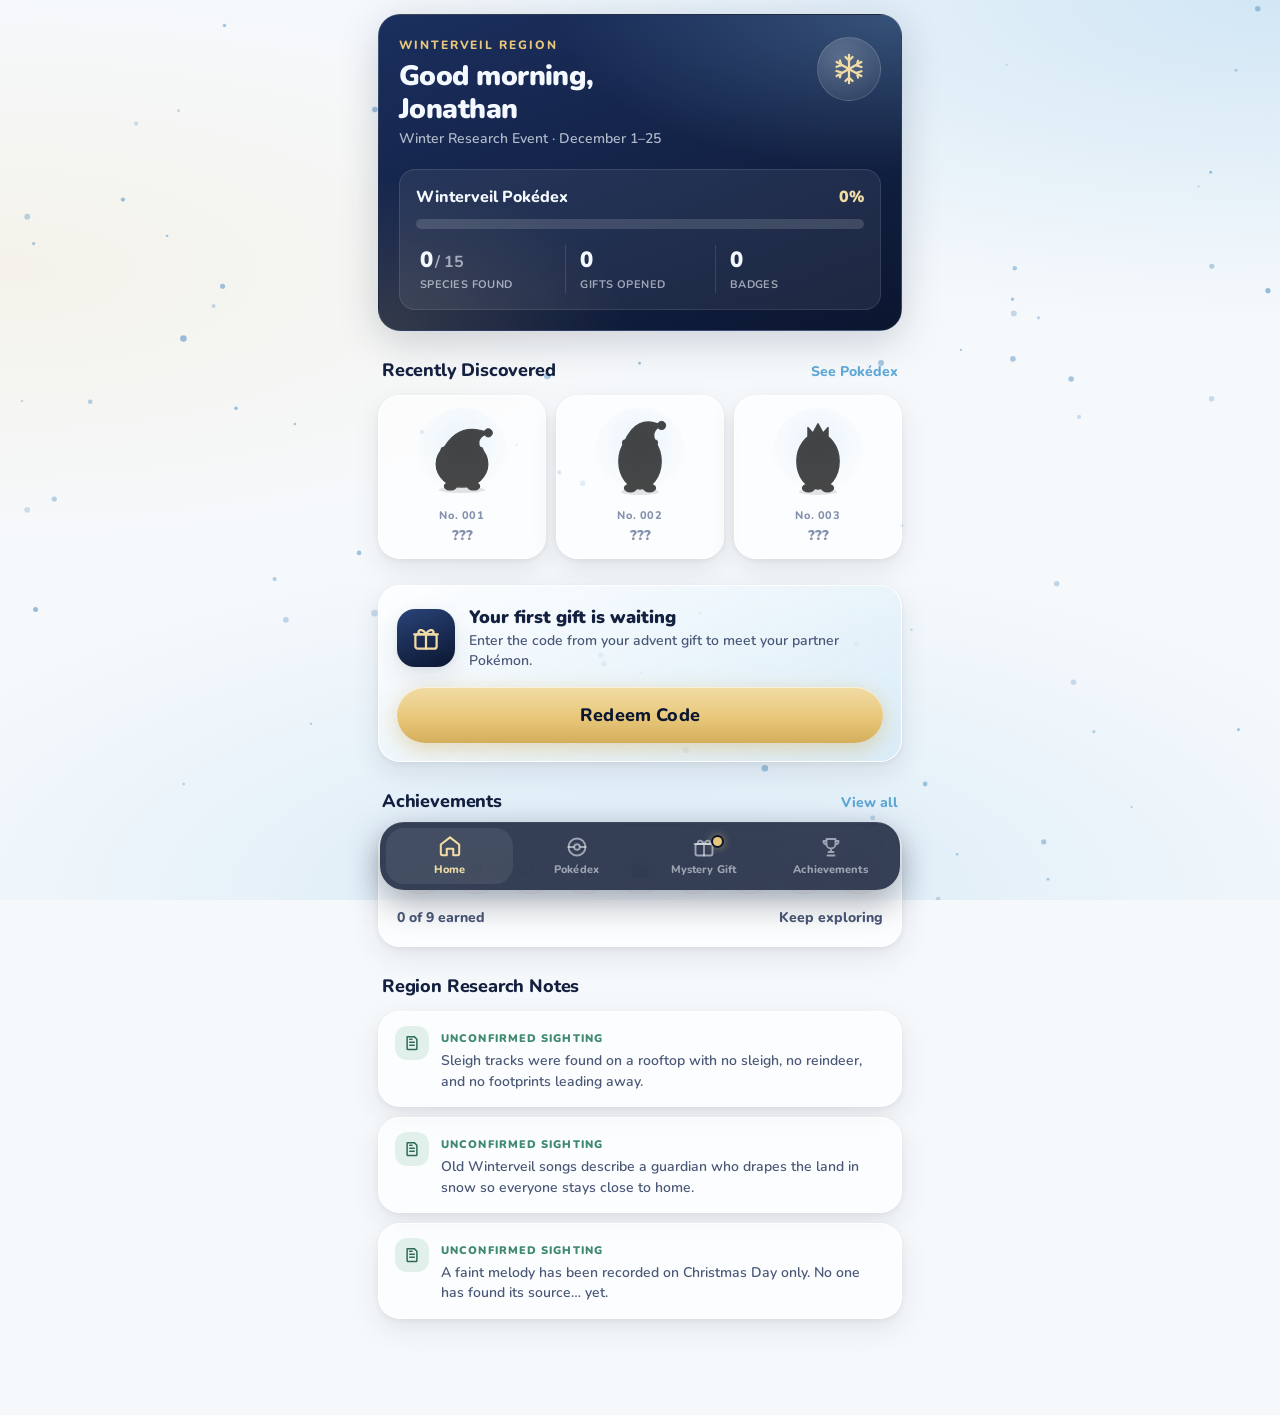
==== index.html @ 26e32e56 "Winterveil Pokédex: phases 1-3 Regional Pokédex with advent gift codes, National Dex, achievements, " ====
<!doctype html>
<html lang="en">
<head>
  <meta charset="utf-8">
  <meta name="viewport" content="width=device-width, initial-scale=1, viewport-fit=cover">
  <meta name="theme-color" content="#0B1630">
  <meta name="apple-mobile-web-app-capable" content="yes">
  <meta name="apple-mobile-web-app-status-bar-style" content="black-translucent">
  <meta name="apple-mobile-web-app-title" content="Winterveil">
  <meta name="description" content="The Winterveil Regional Pokédex: a limited-time winter research event.">
  <title>Winterveil Pokédex</title>

  <link rel="icon" href="assets/icons/icon.svg" type="image/svg+xml">
  <link rel="apple-touch-icon" href="assets/icons/apple-touch-icon.png">
  <link rel="manifest" href="manifest.webmanifest">

  <!-- iPhone launch screens (shown while the Home Screen app opens) -->
  <link rel="apple-touch-startup-image" href="assets/splash/splash-1320x2868.jpg" media="(device-width: 440px) and (device-height: 956px) and (-webkit-device-pixel-ratio: 3) and (orientation: portrait)">
  <link rel="apple-touch-startup-image" href="assets/splash/splash-1290x2796.jpg" media="(device-width: 430px) and (device-height: 932px) and (-webkit-device-pixel-ratio: 3) and (orientation: portrait)">
  <link rel="apple-touch-startup-image" href="assets/splash/splash-1284x2778.jpg" media="(device-width: 428px) and (device-height: 926px) and (-webkit-device-pixel-ratio: 3) and (orientation: portrait)">
  <link rel="apple-touch-startup-image" href="assets/splash/splash-1260x2736.jpg" media="(device-width: 420px) and (device-height: 912px) and (-webkit-device-pixel-ratio: 3) and (orientation: portrait)">
  <link rel="apple-touch-startup-image" href="assets/splash/splash-1242x2688.jpg" media="(device-width: 414px) and (device-height: 896px) and (-webkit-device-pixel-ratio: 3) and (orientation: portrait)">
  <link rel="apple-touch-startup-image" href="assets/splash/splash-828x1792.jpg" media="(device-width: 414px) and (device-height: 896px) and (-webkit-device-pixel-ratio: 2) and (orientation: portrait)">
  <link rel="apple-touch-startup-image" href="assets/splash/splash-1206x2622.jpg" media="(device-width: 402px) and (device-height: 874px) and (-webkit-device-pixel-ratio: 3) and (orientation: portrait)">
  <link rel="apple-touch-startup-image" href="assets/splash/splash-1179x2556.jpg" media="(device-width: 393px) and (device-height: 852px) and (-webkit-device-pixel-ratio: 3) and (orientation: portrait)">
  <link rel="apple-touch-startup-image" href="assets/splash/splash-1170x2532.jpg" media="(device-width: 390px) and (device-height: 844px) and (-webkit-device-pixel-ratio: 3) and (orientation: portrait)">
  <link rel="apple-touch-startup-image" href="assets/splash/splash-1125x2436.jpg" media="(device-width: 375px) and (device-height: 812px) and (-webkit-device-pixel-ratio: 3) and (orientation: portrait)">
  <link rel="apple-touch-startup-image" href="assets/splash/splash-750x1334.jpg" media="(device-width: 375px) and (device-height: 667px) and (-webkit-device-pixel-ratio: 2) and (orientation: portrait)">
  <link rel="apple-touch-startup-image" href="assets/splash/splash-1080x2340.jpg" media="(device-width: 360px) and (device-height: 780px) and (-webkit-device-pixel-ratio: 3) and (orientation: portrait)">

  <link rel="preconnect" href="https://fonts.googleapis.com">
  <link rel="preconnect" href="https://fonts.gstatic.com" crossorigin>
  <link href="https://fonts.googleapis.com/css2?family=Nunito:wght@500;600;700;800;900&display=swap" rel="stylesheet">

  <link rel="stylesheet" href="css/tokens.css">
  <link rel="stylesheet" href="css/base.css">
  <link rel="stylesheet" href="css/components.css">
  <link rel="stylesheet" href="css/screens.css">
</head>
<body>
  <canvas id="snow" aria-hidden="true"></canvas>

  <div class="app">
    <main id="view" class="view" tabindex="-1" aria-live="polite">
      <div class="boot">
        <div class="boot__emblem" aria-hidden="true"></div>
        <p>Preparing your research…</p>
      </div>
    </main>

    <nav class="tabbar" aria-label="Main">
      <a class="tabbar__item" href="#/home" data-tab="home">
        <svg viewBox="0 0 24 24" aria-hidden="true"><path d="M3.5 10.6 12 4l8.5 6.6V19a1.5 1.5 0 0 1-1.5 1.5h-4v-6h-6v6H5A1.5 1.5 0 0 1 3.5 19z"/></svg>
        <span>Home</span>
      </a>
      <a class="tabbar__item" href="#/dex" data-tab="dex">
        <svg viewBox="0 0 24 24" aria-hidden="true"><circle cx="12" cy="12" r="8.5"/><path d="M3.5 12h5.2M15.3 12h5.2"/><circle cx="12" cy="12" r="2.8"/></svg>
        <span>Pokédex</span>
      </a>
      <a class="tabbar__item" href="#/gift" data-tab="gift">
        <svg viewBox="0 0 24 24" aria-hidden="true"><rect x="3.5" y="9" width="17" height="11.5" rx="2"/><path d="M2.5 9h19M12 9v11.5M12 9c-1.5-3.5-5.5-4.5-6-2s3.5 2 6 2c2.5 0 6.5.5 6-2s-4.5-1.5-6 2"/></svg>
        <span>Mystery Gift</span>
        <i class="tabbar__dot" hidden></i>
      </a>
      <a class="tabbar__item" href="#/achievements" data-tab="achievements">
        <svg viewBox="0 0 24 24" aria-hidden="true"><path d="M7.5 4h9v5a4.5 4.5 0 0 1-9 0zM7.5 6H4.5a3 3 0 0 0 3 3.5M16.5 6h3a3 3 0 0 1-3 3.5M12 13.5V17M8.5 20.5h7M9.5 17h5"/></svg>
        <span>Achievements</span>
      </a>
    </nav>
  </div>

  <div id="overlay-root"></div>
  <div id="toast-root" aria-live="assertive"></div>

  <script type="module" src="js/main.js"></script>
</body>
</html>
---- css/tokens.css ----
/* ==========================================================
   Winterveil design tokens
   Change colours / radii / motion here: everything else reads them.
   ========================================================== */
:root {
  /* Deep Navy (primary) */
  --navy-950: #070F24;
  --navy-900: #0B1630;
  --navy-800: #12224A;
  --navy-700: #1B2F5E;
  --navy-600: #2A4378;

  /* Ice Blue (secondary) */
  --ice-50:  #F4FAFE;
  --ice-100: #E8F3FB;
  --ice-200: #D4EAF8;
  --ice-300: #B6DAF1;
  --ice-400: #8EC5E8;
  --ice-500: #5FA8D6;

  /* Soft Gold (accent) */
  --gold-200: #F7EACB;
  --gold-300: #F1DCA5;
  --gold-400: #E8C77A;
  --gold-500: #D4AE5B;
  --gold-700: #8E6A22;

  /* Forest Green (support) */
  --forest-400: #3F8A70;
  --forest-500: #2F6B57;
  --forest-100: #E1F0EA;

  /* Winter White (background) */
  --snow: #F6F9FC;
  --white: #FFFFFF;

  /* Text */
  --ink:   #13203F;
  --ink-2: #4A5878;
  --ink-3: #8592AD;
  --ink-inverse: #F4F8FF;

  /* Feedback */
  --rose-500: #B9566A;
  --rose-100: #F8E6EA;

  /* Surfaces */
  --glass:        rgba(255, 255, 255, 0.62);
  --glass-strong: rgba(255, 255, 255, 0.82);
  --glass-border: rgba(255, 255, 255, 0.9);
  --glass-dark:   rgba(18, 34, 74, 0.55);
  --hairline:     rgba(19, 32, 63, 0.08);

  /* Typography */
  --font: "Nunito", ui-rounded, "SF Pro Rounded", system-ui, -apple-system, "Segoe UI", sans-serif;
  --fs-xs: 0.75rem;
  --fs-sm: 0.875rem;
  --fs-md: 1rem;
  --fs-lg: 1.125rem;
  --fs-xl: 1.375rem;
  --fs-2xl: 1.75rem;
  --fs-3xl: 2.125rem;

  /* Shape */
  --r-sm: 10px;
  --r-md: 16px;
  --r-lg: 22px;
  --r-xl: 28px;
  --r-pill: 999px;

  /* Depth */
  --shadow-sm: 0 1px 2px rgba(11, 22, 48, 0.06), 0 2px 8px rgba(11, 22, 48, 0.05);
  --shadow-md: 0 2px 6px rgba(11, 22, 48, 0.06), 0 10px 28px rgba(11, 22, 48, 0.09);
  --shadow-lg: 0 10px 40px rgba(11, 22, 48, 0.18);
  --shadow-gold: 0 6px 22px rgba(212, 174, 91, 0.45);

  /* Spacing */
  --gutter: 18px;
  --tabbar-h: 68px;
  --safe-top: env(safe-area-inset-top, 0px);
  --safe-bottom: env(safe-area-inset-bottom, 0px);

  /* Motion */
  --ease-out: cubic-bezier(0.22, 1, 0.36, 1);
  --ease-spring: cubic-bezier(0.34, 1.56, 0.64, 1);
  --t-fast: 160ms;
  --t-med: 320ms;
  --t-slow: 600ms;
}
---- css/base.css ----
/* ==========================================================
   Base: reset, page background, layout shell
   ========================================================== */
*, *::before, *::after { box-sizing: border-box; }

html {
  -webkit-text-size-adjust: 100%;
  text-size-adjust: 100%;
  background: var(--snow);
}

body {
  margin: 0;
  min-height: 100dvh;
  font-family: var(--font);
  font-size: var(--fs-md);
  line-height: 1.45;
  color: var(--ink);
  background:
    radial-gradient(120% 60% at 100% 0%, rgba(142, 197, 232, 0.35), transparent 60%),
    radial-gradient(90% 50% at 0% 30%, rgba(232, 199, 122, 0.14), transparent 60%),
    radial-gradient(100% 60% at 50% 100%, rgba(182, 218, 241, 0.45), transparent 65%),
    var(--snow);
  background-attachment: fixed;
  -webkit-font-smoothing: antialiased;
  -webkit-tap-highlight-color: transparent;
  overscroll-behavior-y: none;
}

img, svg { display: block; max-width: 100%; }
button, input { font: inherit; color: inherit; }
button { cursor: pointer; }
a { color: inherit; text-decoration: none; }
h1, h2, h3, p { margin: 0; }

:focus-visible {
  outline: 3px solid var(--ice-500);
  outline-offset: 2px;
  border-radius: 6px;
}

.sr-only {
  position: absolute; width: 1px; height: 1px; padding: 0; margin: -1px;
  overflow: hidden; clip: rect(0 0 0 0); white-space: nowrap; border: 0;
}

/* ---------- Snow layer ---------- */
#snow {
  position: fixed;
  inset: 0;
  width: 100%;
  height: 100%;
  pointer-events: none;
  z-index: 0;
}

/* ---------- App shell ---------- */
.app {
  position: relative;
  z-index: 1;
  max-width: 560px;
  margin: 0 auto;
  min-height: 100dvh;
}

.view {
  padding: calc(var(--safe-top) + 14px) var(--gutter) calc(var(--tabbar-h) + var(--safe-bottom) + 28px);
  outline: none;
}

.view > * { animation: view-in var(--t-med) var(--ease-out) both; }

@keyframes view-in {
  from { opacity: 0; transform: translateY(8px); }
  to   { opacity: 1; transform: none; }
}

/* ---------- Boot ---------- */
.boot {
  min-height: 70dvh;
  display: grid;
  place-content: center;
  justify-items: center;
  gap: 14px;
  color: var(--ink-2);
  font-weight: 700;
}
.boot__emblem {
  width: 54px; height: 54px;
  border-radius: 50%;
  border: 4px solid var(--ice-300);
  border-top-color: var(--gold-400);
  animation: spin 900ms linear infinite;
}
@keyframes spin { to { transform: rotate(360deg); } }

@media (prefers-reduced-motion: reduce) {
  *, *::before, *::after {
    animation-duration: 1ms !important;
    animation-iteration-count: 1 !important;
    transition-duration: 1ms !important;
  }
}
---- css/components.css ----
/* ==========================================================
   Components: reusable building blocks
   ========================================================== */

/* ---------- Cards ---------- */
.card {
  position: relative;
  background: var(--glass);
  border: 1px solid var(--glass-border);
  border-radius: var(--r-lg);
  box-shadow: var(--shadow-md);
  -webkit-backdrop-filter: blur(18px) saturate(160%);
  backdrop-filter: blur(18px) saturate(160%);
  padding: 18px;
}

.card--navy {
  color: var(--ink-inverse);
  background:
    radial-gradient(120% 90% at 100% 0%, rgba(142, 197, 232, 0.28), transparent 55%),
    radial-gradient(80% 80% at 0% 100%, rgba(232, 199, 122, 0.16), transparent 60%),
    linear-gradient(160deg, var(--navy-700), var(--navy-900));
  border-color: rgba(255, 255, 255, 0.08);
  box-shadow: var(--shadow-lg);
  overflow: hidden;
}

.card--ice {
  background: linear-gradient(150deg, rgba(255,255,255,0.85), rgba(212, 234, 248, 0.75));
}

/* ---------- Section heading ---------- */
.section { margin-top: 26px; }
.section__head {
  display: flex;
  align-items: baseline;
  justify-content: space-between;
  margin: 0 4px 12px;
}
.section__title {
  font-size: var(--fs-lg);
  font-weight: 800;
  letter-spacing: -0.01em;
}
.section__link {
  font-size: var(--fs-sm);
  font-weight: 800;
  color: var(--ice-500);
}

.eyebrow {
  font-size: var(--fs-xs);
  font-weight: 800;
  letter-spacing: 0.16em;
  text-transform: uppercase;
  color: var(--gold-400);
}

/* ---------- Buttons ---------- */
.btn {
  display: inline-flex;
  align-items: center;
  justify-content: center;
  gap: 8px;
  min-height: 48px;
  padding: 0 22px;
  border: 0;
  border-radius: var(--r-pill);
  font-weight: 800;
  font-size: var(--fs-md);
  letter-spacing: 0.01em;
  transition: transform var(--t-fast) var(--ease-out), box-shadow var(--t-fast), filter var(--t-fast);
  user-select: none;
}
.btn:active { transform: scale(0.97); }
.btn[disabled] { opacity: 0.55; pointer-events: none; }
.btn--block { width: 100%; }
.btn--lg { min-height: 56px; font-size: var(--fs-lg); }

.btn--gold {
  color: var(--navy-900);
  background: linear-gradient(180deg, var(--gold-300), var(--gold-400) 55%, var(--gold-500));
  box-shadow: var(--shadow-gold), inset 0 1px 0 rgba(255,255,255,0.6);
}
.btn--navy {
  color: var(--ink-inverse);
  background: linear-gradient(180deg, var(--navy-600), var(--navy-800));
  box-shadow: 0 6px 18px rgba(11, 22, 48, 0.3), inset 0 1px 0 rgba(255,255,255,0.12);
}
.btn--ghost {
  color: var(--ink);
  background: var(--glass-strong);
  border: 1px solid var(--hairline);
}
.btn--ghost-dark {
  color: var(--ink-inverse);
  background: rgba(255,255,255,0.1);
  border: 1px solid rgba(255,255,255,0.18);
}

.icon-btn {
  width: 42px; height: 42px;
  display: grid; place-items: center;
  border-radius: 50%;
  border: 1px solid var(--glass-border);
  background: var(--glass-strong);
  -webkit-backdrop-filter: blur(12px);
  backdrop-filter: blur(12px);
  box-shadow: var(--shadow-sm);
}
.icon-btn svg { width: 20px; height: 20px; fill: none; stroke: currentColor; stroke-width: 2.2; stroke-linecap: round; stroke-linejoin: round; }

/* ---------- Progress ---------- */
.progress {
  height: 10px;
  border-radius: var(--r-pill);
  background: rgba(255,255,255,0.14);
  overflow: hidden;
}
.progress__fill {
  height: 100%;
  width: 0;
  border-radius: inherit;
  background: linear-gradient(90deg, var(--gold-500), var(--gold-300));
  box-shadow: 0 0 12px rgba(241, 220, 165, 0.7);
  transition: width 900ms var(--ease-out);
}
.progress--light { background: var(--ice-200); }

/* ---------- Type chips ---------- */
.types { display: flex; flex-wrap: wrap; gap: 6px; }
.type {
  --c: #999;
  display: inline-flex;
  align-items: center;
  gap: 5px;
  padding: 3px 10px 3px 8px;
  border-radius: var(--r-pill);
  font-size: var(--fs-xs);
  font-weight: 800;
  letter-spacing: 0.04em;
  text-transform: uppercase;
  color: #fff;
  background: var(--c);
  box-shadow: inset 0 -1px 0 rgba(0,0,0,0.12);
}
.type::before {
  content: "";
  width: 7px; height: 7px;
  border-radius: 50%;
  background: rgba(255,255,255,0.85);
}
.type--sm { padding: 2px 8px 2px 6px; font-size: 0.625rem; }
.type-dots { display: flex; gap: 4px; }
.type-dot { width: 8px; height: 8px; border-radius: 50%; background: var(--c); }

/* ---------- Pill / badge ---------- */
.pill {
  display: inline-flex;
  align-items: center;
  gap: 4px;
  padding: 2px 8px;
  border-radius: var(--r-pill);
  font-size: 0.6875rem;
  font-weight: 900;
  letter-spacing: 0.06em;
  text-transform: uppercase;
}
.pill--new { background: var(--gold-400); color: var(--navy-900); }
.pill--legend { background: linear-gradient(90deg, var(--gold-300), var(--ice-300)); color: var(--navy-900); }

/* ---------- Segmented control ---------- */
.segmented {
  position: relative;
  display: grid;
  grid-template-columns: 1fr 1fr;
  padding: 4px;
  border-radius: var(--r-pill);
  background: rgba(19, 32, 63, 0.06);
}
.segmented__btn {
  position: relative;
  z-index: 1;
  border: 0;
  background: transparent;
  padding: 10px 12px;
  border-radius: var(--r-pill);
  font-weight: 800;
  font-size: var(--fs-sm);
  color: var(--ink-2);
  transition: color var(--t-fast);
}
.segmented__btn[aria-selected="true"] { color: var(--ink); }
.segmented__thumb {
  position: absolute;
  top: 4px; bottom: 4px; left: 4px;
  width: calc(50% - 4px);
  border-radius: var(--r-pill);
  background: var(--white);
  box-shadow: var(--shadow-sm);
  transition: transform var(--t-med) var(--ease-out);
}
.segmented[data-active="1"] .segmented__thumb { transform: translateX(100%); }

/* ---------- Artwork frame ---------- */
.art {
  width: 100%;
  height: 100%;
  object-fit: contain;
  user-select: none;
  -webkit-user-drag: none;
}
.art--locked {
  filter: brightness(0);
  opacity: 0.72;
}
.art-mystery {
  display: grid;
  place-items: center;
  width: 100%;
  height: 100%;
  font-size: 2.6rem;
  font-weight: 900;
  color: var(--navy-700);
  opacity: 0.55;
}

/* ---------- Bottom tab bar ---------- */
.tabbar {
  position: fixed;
  z-index: 20;
  left: 50%;
  bottom: calc(var(--safe-bottom) + 10px);
  transform: translateX(-50%);
  width: min(calc(100% - 24px), 520px);
  height: var(--tabbar-h);
  display: grid;
  grid-template-columns: repeat(4, 1fr);
  padding: 6px;
  border-radius: 24px;
  background: rgba(11, 22, 48, 0.82);
  -webkit-backdrop-filter: blur(20px) saturate(170%);
  backdrop-filter: blur(20px) saturate(170%);
  box-shadow: 0 12px 34px rgba(7, 15, 36, 0.35), inset 0 1px 0 rgba(255,255,255,0.08);
}
.tabbar__item {
  position: relative;
  display: grid;
  justify-items: center;
  align-content: center;
  gap: 3px;
  border-radius: 18px;
  color: rgba(244, 248, 255, 0.55);
  font-size: 0.6875rem;
  font-weight: 800;
  letter-spacing: 0.01em;
  transition: color var(--t-fast), background var(--t-fast);
}
.tabbar__item svg {
  width: 24px; height: 24px;
  fill: none; stroke: currentColor; stroke-width: 1.9;
  stroke-linecap: round; stroke-linejoin: round;
  transition: transform var(--t-med) var(--ease-spring);
}
.tabbar__item.is-active {
  color: var(--gold-300);
  background: rgba(255,255,255,0.08);
}
.tabbar__item.is-active svg { transform: translateY(-1px) scale(1.08); }
.tabbar__dot {
  position: absolute;
  top: 9px; right: calc(50% - 18px);
  width: 9px; height: 9px;
  border-radius: 50%;
  background: var(--gold-400);
  box-shadow: 0 0 0 2px var(--navy-900), 0 0 10px var(--gold-400);
}

/* ---------- Toast ---------- */
#toast-root {
  position: fixed;
  z-index: 60;
  left: 0; right: 0;
  top: calc(var(--safe-top) + 12px);
  display: grid;
  justify-items: center;
  gap: 8px;
  pointer-events: none;
}
.toast {
  display: flex;
  align-items: center;
  gap: 12px;
  max-width: min(92vw, 420px);
  padding: 12px 16px;
  border-radius: var(--r-md);
  color: var(--ink-inverse);
  background: rgba(11, 22, 48, 0.9);
  -webkit-backdrop-filter: blur(16px);
  backdrop-filter: blur(16px);
  box-shadow: var(--shadow-lg);
  font-weight: 700;
  font-size: var(--fs-sm);
  animation: toast-in var(--t-med) var(--ease-spring) both;
}
.toast__icon { font-size: 1.4rem; }
.toast strong { display: block; color: var(--gold-300); font-size: var(--fs-xs); letter-spacing: 0.12em; text-transform: uppercase; }
.toast.is-leaving { animation: toast-out var(--t-med) var(--ease-out) both; }
@keyframes toast-in { from { opacity: 0; transform: translateY(-14px) scale(0.96); } }
@keyframes toast-out { to { opacity: 0; transform: translateY(-14px) scale(0.96); } }

/* ---------- Settings row + iOS-style switch ---------- */
.setting { display: flex; align-items: center; justify-content: space-between; gap: 14px; padding: 14px 16px; cursor: pointer; }
.setting b { display: block; font-weight: 900; }
.setting small { display: block; font-size: var(--fs-sm); font-weight: 600; color: var(--ink-2); }
.switch {
  -webkit-appearance: none; appearance: none;
  flex: none;
  position: relative;
  width: 51px; height: 31px;
  margin: 0;
  border-radius: var(--r-pill);
  background: var(--ice-200);
  box-shadow: inset 0 0 0 1px var(--hairline);
  cursor: pointer;
  transition: background var(--t-fast);
}
.switch::after {
  content: "";
  position: absolute; top: 2px; left: 2px;
  width: 27px; height: 27px;
  border-radius: 50%;
  background: var(--white);
  box-shadow: 0 2px 6px rgba(11, 22, 48, 0.2);
  transition: transform var(--t-med) var(--ease-spring);
}
.switch:checked { background: var(--forest-400); }
.switch:checked::after { transform: translateX(20px); }

/* ---------- Empty / placeholder panel ---------- */
.empty {
  text-align: center;
  padding: 34px 22px;
}
.empty__icon {
  width: 72px; height: 72px;
  margin: 0 auto 14px;
  display: grid; place-items: center;
  border-radius: 50%;
  font-size: 2rem;
  background: linear-gradient(160deg, var(--ice-100), var(--ice-300));
  box-shadow: inset 0 1px 0 #fff, var(--shadow-sm);
}
.empty h2 { font-size: var(--fs-lg); font-weight: 900; margin-bottom: 6px; }
.empty p { color: var(--ink-2); font-size: var(--fs-sm); max-width: 30ch; margin: 0 auto; }
---- css/screens.css ----
/* ==========================================================
   Screens
   ========================================================== */

/* ---------- Shared page header ---------- */
.page-head { margin: 6px 4px 18px; }
.page-head h1 { font-size: var(--fs-3xl); font-weight: 900; letter-spacing: -0.02em; line-height: 1.1; }
.page-head p { color: var(--ink-2); font-weight: 600; margin-top: 4px; }

/* ==========================================================
   HOME
   ========================================================== */
.hero { padding: 22px 20px 20px; }
.hero__top { display: flex; justify-content: space-between; gap: 12px; }
.hero__title { font-size: var(--fs-2xl); font-weight: 900; letter-spacing: -0.02em; line-height: 1.15; margin-top: 6px; }
.hero__sub { margin-top: 4px; font-size: var(--fs-sm); font-weight: 600; color: rgba(244, 248, 255, 0.7); }
.hero__emblem {
  flex: none;
  width: 64px; height: 64px;
  display: grid; place-items: center;
  border-radius: 50%;
  background: radial-gradient(circle at 35% 30%, rgba(255,255,255,0.22), rgba(255,255,255,0.04));
  border: 1px solid rgba(255,255,255,0.14);
  animation: emblem-float 6s ease-in-out infinite;
}
.hero__emblem svg { width: 34px; height: 34px; stroke: var(--gold-300); fill: none; stroke-width: 1.6; stroke-linecap: round; }
@keyframes emblem-float { 50% { transform: translateY(-4px) rotate(8deg); } }

.hero__progress {
  margin-top: 20px;
  padding: 16px;
  border-radius: var(--r-md);
  background: rgba(255,255,255,0.07);
  border: 1px solid rgba(255,255,255,0.1);
}
.hero__row { display: flex; justify-content: space-between; align-items: baseline; margin-bottom: 10px; }
.hero__label { font-weight: 800; }
.hero__pct { font-weight: 900; color: var(--gold-300); }
.hero__stats { display: grid; grid-template-columns: repeat(3, 1fr); margin-top: 16px; }
.hero__stats > div { padding: 0 4px; }
.hero__stats > div + div { border-left: 1px solid rgba(255,255,255,0.12); padding-left: 14px; }
.hero__stats b { font-size: var(--fs-xl); font-weight: 900; }
.hero__stats span { font-weight: 700; color: rgba(244, 248, 255, 0.6); margin-left: 2px; }
.hero__stats small { display: block; font-size: 0.6875rem; font-weight: 700; letter-spacing: 0.04em; color: rgba(244, 248, 255, 0.6); text-transform: uppercase; }

/* Recently discovered */
.recent { display: grid; grid-template-columns: repeat(3, 1fr); gap: 10px; }
.mini-card {
  display: grid;
  justify-items: center;
  gap: 2px;
  padding: 12px 8px 12px;
  text-align: center;
  transition: transform var(--t-fast) var(--ease-out);
}
.mini-card:active { transform: scale(0.97); }
.mini-card__art {
  width: 100%;
  aspect-ratio: 1;
  max-width: 92px;
  margin-bottom: 6px;
  border-radius: 50%;
  background: radial-gradient(circle at 50% 40%, var(--tint, var(--ice-100)), transparent 70%);
}
.mini-card__no { font-size: 0.6875rem; font-weight: 800; color: var(--ink-3); letter-spacing: 0.06em; }
.mini-card__name { font-weight: 900; font-size: var(--fs-sm); }
.mini-card .pill { position: absolute; top: 8px; right: 8px; }

/* Mystery gift CTA */
.gift-cta { display: grid; gap: 16px; overflow: hidden; }
.gift-cta__row { display: flex; align-items: center; gap: 14px; }
.gift-cta__icon {
  flex: none;
  width: 58px; height: 58px;
  display: grid; place-items: center;
  border-radius: 18px;
  background: linear-gradient(160deg, var(--navy-600), var(--navy-900));
  box-shadow: var(--shadow-md);
}
.gift-cta__icon svg { width: 30px; height: 30px; fill: none; stroke: var(--gold-300); stroke-width: 1.8; stroke-linecap: round; stroke-linejoin: round; }
.gift-cta h3 { font-size: var(--fs-lg); font-weight: 900; }
.gift-cta p { font-size: var(--fs-sm); color: var(--ink-2); font-weight: 600; }

/* Achievements preview */
.ach-preview { display: grid; gap: 14px; }
.ach-preview__meta { display: flex; justify-content: space-between; font-weight: 800; font-size: var(--fs-sm); color: var(--ink-2); }
.badges { display: grid; grid-auto-flow: column; grid-auto-columns: 1fr; gap: 6px; }
.badge {
  aspect-ratio: 1;
  display: grid; place-items: center;
  border-radius: 50%;
  font-size: 1.05rem;
  background: linear-gradient(160deg, var(--gold-200), var(--gold-400));
  box-shadow: inset 0 1px 0 rgba(255,255,255,0.8), 0 3px 8px rgba(212, 174, 91, 0.35);
}
.badge.is-locked {
  background: var(--ice-100);
  box-shadow: inset 0 0 0 1px var(--hairline);
  filter: grayscale(1);
  opacity: 0.45;
}

/* Research notes */
.notes { display: grid; gap: 10px; }
.note { display: flex; gap: 12px; align-items: flex-start; padding: 14px 16px; }
.note__icon {
  flex: none;
  width: 34px; height: 34px;
  display: grid; place-items: center;
  border-radius: 12px;
  background: var(--forest-100);
  color: var(--forest-500);
}
.note__icon svg { width: 18px; height: 18px; fill: none; stroke: currentColor; stroke-width: 2; stroke-linecap: round; stroke-linejoin: round; }
.note__tag { font-size: 0.6875rem; font-weight: 900; letter-spacing: 0.1em; text-transform: uppercase; color: var(--forest-400); }
.note__tag.is-confirmed { color: var(--gold-700); }
.note p { font-size: var(--fs-sm); font-weight: 600; color: var(--ink-2); margin-top: 2px; }

/* ==========================================================
   POKÉDEX
   ========================================================== */
.dex-summary { display: grid; gap: 8px; margin: 16px 4px 16px; }
.dex-summary__row { display: flex; justify-content: space-between; font-weight: 800; font-size: var(--fs-sm); color: var(--ink-2); }
.dex-summary__row b { color: var(--ink); }

.dex-grid { display: grid; grid-template-columns: repeat(3, 1fr); gap: 10px; }
@media (max-width: 350px) { .dex-grid { grid-template-columns: repeat(2, 1fr); } }
@media (min-width: 520px) { .dex-grid { grid-template-columns: repeat(4, 1fr); } }

.dex-card {
  display: grid;
  gap: 2px;
  padding: 10px 10px 12px;
  border-radius: var(--r-md);
  transition: transform var(--t-fast) var(--ease-out);
}
.dex-card:active { transform: scale(0.96); }
.dex-card__no { font-size: 0.6875rem; font-weight: 900; letter-spacing: 0.06em; color: var(--ink-3); }
.dex-card__art {
  aspect-ratio: 1;
  margin: 2px 4px 6px;
  border-radius: 50%;
  background: radial-gradient(circle at 50% 45%, var(--tint, var(--ice-100)), transparent 70%);
}
.dex-card__name { font-weight: 900; font-size: var(--fs-sm); white-space: nowrap; overflow: hidden; text-overflow: ellipsis; }
.dex-card__foot { display: flex; align-items: center; justify-content: space-between; min-height: 14px; }
.dex-card .pill { position: absolute; top: 8px; right: 8px; padding: 1px 6px; font-size: 0.5625rem; }
.dex-card.is-locked { background: rgba(255,255,255,0.4); }
.dex-card.is-locked .dex-card__name { color: var(--ink-3); }

/* ==========================================================
   DETAIL
   ========================================================== */
.detail { margin: calc(-14px - var(--safe-top)) calc(-1 * var(--gutter)) 0; }
.detail__hero {
  position: relative;
  padding: calc(var(--safe-top) + 14px) var(--gutter) 26px;
  color: var(--ink-inverse);
  background:
    radial-gradient(70% 55% at 50% 52%, rgba(255,255,255,0.28), transparent 70%),
    linear-gradient(165deg, var(--c1, var(--navy-600)), var(--c2, var(--navy-900)));
  border-radius: 0 0 var(--r-xl) var(--r-xl);
  overflow: hidden;
  box-shadow: var(--shadow-lg);
}
.detail__hero::after {
  /* faint Poké Ball watermark */
  content: "";
  position: absolute;
  right: -70px; top: 40px;
  width: 260px; height: 260px;
  border-radius: 50%;
  border: 26px solid rgba(255,255,255,0.07);
  background: linear-gradient(transparent 46%, rgba(255,255,255,0.07) 46%, rgba(255,255,255,0.07) 54%, transparent 54%);
  pointer-events: none;
}
.detail__bar { position: relative; z-index: 1; display: flex; justify-content: space-between; align-items: center; }
.detail__bar .icon-btn { color: var(--ink); }
.detail__no { font-weight: 900; letter-spacing: 0.1em; opacity: 0.8; }
.detail__art {
  position: relative;
  z-index: 1;
  width: min(62vw, 250px);
  aspect-ratio: 1;
  margin: 6px auto 4px;
  animation: art-float 5s ease-in-out infinite;
}
@keyframes art-float { 50% { transform: translateY(-6px); } }
.detail__name { position: relative; z-index: 1; text-align: center; font-size: var(--fs-3xl); font-weight: 900; letter-spacing: -0.02em; }
.detail__cat { position: relative; z-index: 1; text-align: center; font-weight: 700; opacity: 0.8; margin-bottom: 12px; }
.detail__hero .types { justify-content: center; position: relative; z-index: 1; }
.detail__hero .type { box-shadow: 0 0 0 2px rgba(255,255,255,0.35); }

.detail__body { display: grid; gap: 12px; padding: 18px var(--gutter) 0; }
.detail__entry { font-size: var(--fs-md); font-weight: 600; color: var(--ink-2); line-height: 1.6; }
.card__title { font-size: var(--fs-xs); font-weight: 900; letter-spacing: 0.14em; text-transform: uppercase; color: var(--ink-3); margin-bottom: 12px; }

.info-grid { display: grid; grid-template-columns: repeat(2, 1fr); gap: 10px; }
.info-grid > div { padding: 12px; border-radius: var(--r-sm); background: var(--ice-50); border: 1px solid var(--hairline); }
.info-grid small { display: block; font-size: 0.6875rem; font-weight: 800; letter-spacing: 0.08em; text-transform: uppercase; color: var(--ink-3); }
.info-grid b { font-size: var(--fs-lg); font-weight: 900; }

.ability + .ability { margin-top: 12px; padding-top: 12px; border-top: 1px solid var(--hairline); }
.ability__name { font-weight: 900; display: flex; gap: 8px; align-items: center; }
.ability__hidden { font-size: 0.625rem; font-weight: 900; letter-spacing: 0.08em; text-transform: uppercase; color: var(--forest-500); background: var(--forest-100); padding: 2px 7px; border-radius: var(--r-pill); }
.ability p { font-size: var(--fs-sm); color: var(--ink-2); font-weight: 600; margin-top: 2px; }

.stats { display: grid; gap: 9px; }
.stat { display: grid; grid-template-columns: 62px 34px 1fr; align-items: center; gap: 8px; font-size: var(--fs-sm); }
.stat__label { font-weight: 800; color: var(--ink-3); font-size: var(--fs-xs); letter-spacing: 0.04em; text-transform: uppercase; }
.stat__val { font-weight: 900; text-align: right; }
.stat__bar { height: 8px; border-radius: var(--r-pill); background: var(--ice-100); overflow: hidden; }
.stat__bar i { display: block; height: 100%; width: 0; border-radius: inherit; background: linear-gradient(90deg, var(--ice-400), var(--ice-500)); transition: width 800ms var(--ease-out); }
.stat__bar i.is-high { background: linear-gradient(90deg, var(--gold-400), var(--gold-500)); }
.stat--total { padding-top: 9px; border-top: 1px solid var(--hairline); }

.evo { display: flex; align-items: center; justify-content: center; gap: 4px; }
.evo__node { display: grid; justify-items: center; gap: 2px; width: 30%; text-align: center; padding: 6px 2px; border-radius: var(--r-md); }
.evo__node.is-current { background: var(--ice-100); box-shadow: inset 0 0 0 2px var(--ice-300); }
.evo__art { width: 100%; max-width: 76px; aspect-ratio: 1; }
.evo__name { font-weight: 900; font-size: var(--fs-xs); }
.evo__arrow { flex: none; color: var(--ink-3); }
.evo__arrow svg { width: 18px; height: 18px; fill: none; stroke: currentColor; stroke-width: 2.4; stroke-linecap: round; stroke-linejoin: round; }
.evo__single { text-align: center; font-weight: 700; color: var(--ink-2); font-size: var(--fs-sm); }

.locked-panel { text-align: center; }
.locked-panel p { color: var(--ink-2); font-weight: 600; font-size: var(--fs-sm); margin: 6px 0 16px; }
.locked-panel blockquote { margin: 0 0 16px; padding: 12px 14px; border-radius: var(--r-sm); background: var(--forest-100); color: var(--forest-500); font-weight: 700; font-size: var(--fs-sm); text-align: left; }

.letter-cta { display: flex; align-items: center; gap: 14px; padding: 16px 18px; transition: transform var(--t-fast) var(--ease-out); }
.letter-cta:active { transform: scale(0.98); }
.letter-cta__icon { flex: none; width: 46px; height: 46px; display: grid; place-items: center; border-radius: 14px; font-size: 1.4rem; background: rgba(255,255,255,0.1); border: 1px solid rgba(255,255,255,0.14); }
.letter-cta b { display: block; font-weight: 900; color: var(--gold-300); }
.letter-cta small { display: block; font-size: var(--fs-sm); font-weight: 600; color: rgba(244, 248, 255, 0.72); }

/* ==========================================================
   NATIONAL DEX
   ========================================================== */
.ndex-controls { display: grid; gap: 10px; margin: 16px 0 6px; }

.search {
  display: flex; align-items: center; gap: 8px;
  min-height: 48px;
  padding: 0 16px;
  border-radius: var(--r-pill);
  background: var(--glass-strong);
  border: 1px solid var(--glass-border);
  box-shadow: var(--shadow-sm);
}
.search:focus-within { box-shadow: 0 0 0 3px var(--ice-300), var(--shadow-sm); }
.search__icon svg { width: 18px; height: 18px; fill: none; stroke: var(--ink-3); stroke-width: 2.4; stroke-linecap: round; }
.search__input {
  flex: 1; min-width: 0;
  border: 0; outline: none; background: transparent;
  font-size: 1rem; /* ≥16px prevents iOS zoom */
  font-weight: 700;
  -webkit-appearance: none; appearance: none;
}
.search__input::placeholder { color: var(--ink-3); }

.filters { display: flex; gap: 8px; overflow-x: auto; scrollbar-width: none; margin: 0 calc(-1 * var(--gutter)); padding: 2px var(--gutter); }
.filters::-webkit-scrollbar { display: none; }

.select, .chip {
  position: relative;
  flex: none;
  display: inline-flex; align-items: center; gap: 6px;
  min-height: 38px;
  border-radius: var(--r-pill);
  background: var(--glass-strong);
  border: 1px solid var(--hairline);
  font-weight: 800;
  font-size: var(--fs-sm);
  color: var(--ink-2);
  transition: background var(--t-fast), color var(--t-fast);
}
.select select {
  -webkit-appearance: none; appearance: none;
  border: 0; background: transparent; outline: none;
  padding: 0 30px 0 14px; min-height: 38px;
  font: inherit; font-size: 1rem; /* iOS zoom guard */
  font-weight: 800; color: inherit;
}
.select::after {
  content: ""; position: absolute; right: 13px; top: 50%;
  width: 6px; height: 6px; margin-top: -5px;
  border-right: 2px solid currentColor; border-bottom: 2px solid currentColor;
  transform: rotate(45deg); pointer-events: none;
}
.chip { padding: 0 14px 0 12px; }
.chip svg { width: 16px; height: 16px; fill: none; stroke: currentColor; stroke-width: 2.2; stroke-linejoin: round; }
.select.is-on, .chip.is-on { background: var(--navy-800); border-color: var(--navy-800); color: var(--gold-300); }
.chip.is-on svg { fill: currentColor; }

.ndex-count { margin: 4px 4px 10px; font-size: var(--fs-xs); font-weight: 800; letter-spacing: 0.06em; text-transform: uppercase; color: var(--ink-3); min-height: 1em; }
.ndex-card .dex-card__art { margin: 2px 2px 6px; }
.ndex-img.is-missing { visibility: hidden; }
.ndex-card__fav { position: absolute; top: 8px; right: 8px; color: var(--gold-500); }
.ndex-card__fav svg { width: 14px; height: 14px; fill: currentColor; stroke: currentColor; stroke-width: 1.5; stroke-linejoin: round; }
.ndex-more { margin-top: 14px; }
.ndex-msg { margin-top: 8px; }
.ndex-loading { display: grid; justify-items: center; align-content: center; gap: 12px; padding: 48px 0; color: var(--ink-2); font-weight: 700; font-size: var(--fs-sm); }
.detail__art.ndex-loading { padding: 0; }
.detail__art.ndex-loading .boot__emblem { border-color: rgba(255,255,255,0.2); border-top-color: var(--gold-300); }

.fav-btn { color: var(--ink-3); }
.fav-btn.is-on { color: var(--gold-500); }
.fav-btn.is-on svg { fill: currentColor; }
.fav-btn:active svg { transform: scale(0.85); }
.fav-btn svg { transition: transform var(--t-fast) var(--ease-spring); }
.detail__cat .pill { vertical-align: 2px; }

.ability-chips { display: flex; flex-wrap: wrap; gap: 8px; }
.ability-chip { display: inline-flex; align-items: center; gap: 8px; padding: 8px 14px; border-radius: var(--r-pill); background: var(--ice-50); border: 1px solid var(--hairline); font-weight: 900; font-size: var(--fs-sm); }

.nevo { display: flex; align-items: center; justify-content: center; gap: 4px; }
.nevo__stage { flex: 1; display: grid; gap: 4px; max-width: 120px; }
.nevo__stage .evo__node { width: 100%; }
.nevo__stage.is-branch { flex: 2; max-width: none; grid-template-columns: repeat(auto-fill, minmax(72px, 1fr)); }

.ndex-pager { display: flex; justify-content: space-between; gap: 10px; margin-top: 4px; }
.ndex-pager .btn { padding: 0 16px; min-height: 44px; font-size: var(--fs-sm); }
.ndex-pager svg { width: 16px; height: 16px; fill: none; stroke: currentColor; stroke-width: 2.4; stroke-linecap: round; stroke-linejoin: round; }
.ndex-credit { text-align: center; font-size: var(--fs-xs); font-weight: 700; color: var(--ink-3); }

/* ==========================================================
   ACHIEVEMENTS
   ========================================================== */
.ach-hero { display: grid; gap: 12px; padding: 20px; }
.ach-hero__row { display: flex; justify-content: space-between; align-items: center; }
.ach-hero__big { margin-top: 2px; }
.ach-hero__big b { font-size: 2.6rem; font-weight: 900; line-height: 1; }
.ach-hero__big span { font-size: var(--fs-lg); font-weight: 800; color: rgba(244, 248, 255, 0.6); margin-left: 4px; }
.ach-hero__trophy {
  width: 64px; height: 64px;
  display: grid; place-items: center;
  border-radius: 50%;
  font-size: 1.9rem;
  background: radial-gradient(circle at 35% 30%, rgba(255,255,255,0.22), rgba(255,255,255,0.04));
  border: 1px solid rgba(255,255,255,0.14);
  animation: emblem-float 6s ease-in-out infinite;
}
.ach-hero__sub { font-size: var(--fs-sm); font-weight: 700; color: rgba(244, 248, 255, 0.72); }

.ach-list { list-style: none; margin: 18px 0 0; padding: 0; display: grid; gap: 10px; }
.ach { display: flex; gap: 14px; align-items: center; padding: 14px 16px; }
.ach__badge { flex: none; width: 52px; font-size: 1.5rem; }
.ach.is-earned { background: linear-gradient(150deg, rgba(255,255,255,0.9), rgba(247, 234, 203, 0.6)); }
.ach__body { flex: 1; min-width: 0; }
.ach__name { font-size: var(--fs-md); font-weight: 900; }
.ach__desc { font-size: var(--fs-sm); font-weight: 600; color: var(--ink-2); }
.ach__date { display: inline-block; margin-top: 6px; font-size: var(--fs-xs); font-weight: 900; letter-spacing: 0.06em; text-transform: uppercase; color: var(--gold-700); }
.ach__date.is-locked { color: var(--ink-3); }
.ach__progress { display: flex; align-items: center; gap: 10px; margin-top: 8px; }
.ach__progress .progress { flex: 1; height: 7px; display: block; }
.ach__progress .progress__fill { display: block; box-shadow: none; }
.ach__count { font-size: var(--fs-xs); font-weight: 900; color: var(--ink-3); white-space: nowrap; }

/* ==========================================================
   CHRISTMAS ENDING
   ========================================================== */
.ending {
  position: fixed;
  inset: 0;
  z-index: 30;
  overflow-y: auto;
  overscroll-behavior: contain;
  -webkit-overflow-scrolling: touch;
  color: var(--ink-inverse);
  background:
    radial-gradient(70% 45% at 50% 22%, rgba(124, 131, 224, 0.35), transparent 70%),
    radial-gradient(90% 60% at 50% 100%, rgba(232, 199, 122, 0.18), transparent 70%),
    linear-gradient(180deg, var(--navy-950), var(--navy-800));
  animation: fade-in 900ms ease both;
}
.ending__sky {
  position: fixed; inset: 0; pointer-events: none;
  background-image:
    radial-gradient(1.5px 1.5px at 12% 18%, #fff, transparent),
    radial-gradient(1px 1px at 28% 62%, #fff, transparent),
    radial-gradient(1.5px 1.5px at 44% 9%, #fff, transparent),
    radial-gradient(1px 1px at 63% 38%, #fff, transparent),
    radial-gradient(2px 2px at 78% 14%, var(--gold-300), transparent),
    radial-gradient(1px 1px at 88% 56%, #fff, transparent),
    radial-gradient(1.5px 1.5px at 8% 84%, #fff, transparent),
    radial-gradient(1px 1px at 52% 88%, #fff, transparent),
    radial-gradient(1.5px 1.5px at 93% 82%, var(--ice-300), transparent),
    radial-gradient(1px 1px at 35% 32%, var(--ice-300), transparent);
  animation: twinkle 5s ease-in-out infinite alternate;
}
@keyframes twinkle { from { opacity: 0.45; } to { opacity: 1; } }

.ending__inner {
  position: relative;
  max-width: 460px;
  margin: 0 auto;
  padding: calc(var(--safe-top) + 28px) 26px calc(var(--safe-bottom) + 36px);
  display: grid;
  justify-items: center;
  text-align: center;
}
.ending__art {
  position: relative;
  width: min(58vw, 230px);
  aspect-ratio: 1;
  animation: reveal-pop 1200ms 300ms var(--ease-spring) both, art-float 5s 1.5s ease-in-out infinite;
}
.ending__art::before {
  content: ""; position: absolute; inset: 4%;
  border-radius: 50%;
  background: radial-gradient(circle, rgba(241, 220, 165, 0.5), rgba(124, 131, 224, 0.25) 45%, transparent 70%);
  filter: blur(8px);
  animation: glow 4s ease-in-out infinite alternate;
}
@keyframes glow { to { transform: scale(1.12); opacity: 0.7; } }
.ending__art img { position: relative; }

/* Lines appear one after another. --i is each paragraph's index, --n the total. */
.ending__eyebrow { margin-top: 10px; animation: view-in 800ms 1200ms var(--ease-out) both; }
.ending__title { font-size: var(--fs-3xl); font-weight: 900; letter-spacing: -0.02em; margin: 4px 0 20px; animation: view-in 900ms 1600ms var(--ease-out) both; }
.ending__letter { display: grid; gap: 14px; }
.ending__letter p {
  font-size: 1.0625rem;
  font-weight: 600;
  line-height: 1.7;
  color: rgba(244, 248, 255, 0.88);
  animation: view-in 1000ms calc(2400ms + var(--i) * 1100ms) var(--ease-out) both;
}
.ending__sign {
  margin-top: 22px;
  font-weight: 900;
  font-size: var(--fs-lg);
  color: var(--gold-300);
  animation: view-in 1000ms calc(2600ms + var(--n) * 1100ms) var(--ease-out) both;
}
.ending__body { width: 100%; display: grid; justify-items: center; }
.ending__form { width: 100%; display: grid; gap: 12px; animation: view-in 900ms 1800ms var(--ease-out) both; }
.ending__form p { font-weight: 600; color: rgba(244, 248, 255, 0.8); }
.ending__err { min-height: 1.2em; color: #F0B3BF !important; font-size: var(--fs-sm); }
.ending__body.is-opening > * { animation-delay: 0ms; }
.ending__body.is-opening .ending__letter p { animation-delay: calc(500ms + var(--i) * 1100ms); }
.ending__body.is-opening .ending__sign { animation-delay: calc(700ms + var(--n) * 1100ms); }
.ending__body.is-opening .ending__btn { animation-delay: calc(1300ms + var(--n) * 1100ms); }
.ending__btn { margin-top: 32px; animation: view-in 900ms calc(3200ms + var(--n) * 1100ms) var(--ease-out) both; }

/* ==========================================================
   MYSTERY GIFT
   ========================================================== */
.gift-hero { text-align: center; padding: 26px 20px 22px; }
.gift-hero__box { width: 112px; height: 112px; margin: 0 auto 12px; animation: gift-bob 3.2s ease-in-out infinite; filter: drop-shadow(0 12px 22px rgba(7, 15, 36, 0.5)); }
@keyframes gift-bob { 50% { transform: translateY(-6px) rotate(-2deg); } }
.gift-hero h2 { font-size: var(--fs-xl); font-weight: 900; }
.gift-hero p { margin: 4px auto 18px; color: rgba(244, 248, 255, 0.72); font-weight: 600; font-size: var(--fs-sm); max-width: 30ch; }

.code-form { display: grid; gap: 12px; }
.code-field {
  width: 100%;
  min-height: 58px;
  padding: 0 18px;
  border-radius: var(--r-md);
  border: 2px solid rgba(255,255,255,0.16);
  background: rgba(255,255,255,0.08);
  color: var(--ink-inverse);
  font-size: 1.15rem; /* ≥16px prevents iOS zoom */
  font-weight: 900;
  letter-spacing: 0.18em;
  text-align: center;
  text-transform: uppercase;
  outline: none;
  transition: border-color var(--t-fast), background var(--t-fast);
}
.code-field::placeholder { color: rgba(244, 248, 255, 0.35); letter-spacing: 0.12em; }
.code-field:focus { border-color: var(--gold-400); background: rgba(255,255,255,0.12); }
.code-field.is-error { border-color: #E59BAA; animation: shake 420ms var(--ease-out); }
@keyframes shake { 20%, 60% { transform: translateX(-7px); } 40%, 80% { transform: translateX(7px); } }

.gift-msg {
  display: flex; gap: 10px; align-items: flex-start;
  text-align: left;
  padding: 12px 14px;
  border-radius: var(--r-md);
  font-size: var(--fs-sm);
  font-weight: 700;
  animation: view-in var(--t-med) var(--ease-out) both;
}
.gift-msg b { display: block; font-weight: 900; }
.gift-msg__icon { font-size: 1.2rem; line-height: 1.2; }
.gift-msg--error { background: rgba(248, 230, 234, 0.95); color: var(--rose-500); }
.gift-msg--info  { background: rgba(232, 243, 251, 0.95); color: var(--navy-700); }
.gift-msg--wait  { background: rgba(247, 234, 203, 0.95); color: var(--gold-700); }

.received { display: grid; gap: 8px; }
.received__item { display: flex; align-items: center; gap: 12px; padding: 12px 14px; }
.received__icon { flex: none; width: 38px; height: 38px; display: grid; place-items: center; border-radius: 12px; background: var(--gold-200); font-size: 1.1rem; }
.received__title { font-weight: 900; font-size: var(--fs-sm); }
.received__meta { font-size: var(--fs-xs); color: var(--ink-3); font-weight: 700; }

/* ==========================================================
   UNLOCK ANIMATION OVERLAY
   ========================================================== */
.unlock {
  position: fixed;
  inset: 0;
  z-index: 50;
  display: grid;
  place-items: center;
  padding: calc(var(--safe-top) + 20px) 24px calc(var(--safe-bottom) + 24px);
  color: var(--ink-inverse);
  background: radial-gradient(80% 60% at 50% 42%, var(--navy-700), var(--navy-950));
  animation: fade-in 280ms ease both;
  overflow: hidden;
}
.unlock.is-leaving { animation: fade-out 260ms ease both; }
@keyframes fade-in { from { opacity: 0; } }
@keyframes fade-out { to { opacity: 0; } }

.unlock__stage { position: relative; width: 100%; max-width: 380px; display: grid; justify-items: center; text-align: center; }
.unlock__rays {
  position: absolute;
  top: 50%; left: 50%;
  width: 640px; height: 640px;
  margin: -420px 0 0 -320px;
  border-radius: 50%;
  background: repeating-conic-gradient(from 0deg, rgba(241, 220, 165, 0.16) 0deg 8deg, transparent 8deg 22deg);
  -webkit-mask: radial-gradient(circle, #000 15%, transparent 62%);
  mask: radial-gradient(circle, #000 15%, transparent 62%);
  opacity: 0;
  transform: scale(0.6);
  transition: opacity 600ms ease, transform 900ms var(--ease-out);
  animation: rays-spin 24s linear infinite;
  pointer-events: none;
}
@keyframes rays-spin { to { rotate: 360deg; } }
.unlock.is-revealed .unlock__rays { opacity: 1; transform: scale(1); }

.unlock__flash {
  position: fixed; inset: 0;
  background: radial-gradient(circle at 50% 42%, #fff, rgba(255,255,255,0.85) 30%, transparent 70%);
  opacity: 0;
  pointer-events: none;
}
.unlock.is-flash .unlock__flash { animation: flash 700ms ease-out both; }
@keyframes flash { 0% { opacity: 0; } 25% { opacity: 1; } 100% { opacity: 0; } }

.unlock__gift { width: 150px; height: 150px; margin: 10vh auto 0; }
.unlock__gift.is-shaking { animation: gift-shake 900ms ease-in-out both; }
@keyframes gift-shake {
  0%, 100% { transform: none; }
  15% { transform: rotate(-9deg) scale(1.03); }
  30% { transform: rotate(8deg) scale(1.06); }
  45% { transform: rotate(-7deg) scale(1.08); }
  60% { transform: rotate(6deg) scale(1.1); }
  75% { transform: rotate(-4deg) scale(1.14); }
}
.unlock__hint { margin-top: 18px; font-weight: 700; color: rgba(244, 248, 255, 0.7); }

.unlock__reveal { display: grid; justify-items: center; }
.unlock__art {
  position: relative;
  width: min(68vw, 260px);
  aspect-ratio: 1;
  animation: reveal-pop 700ms var(--ease-spring) both;
}
.unlock__art::before {
  content: "";
  position: absolute; inset: 8%;
  border-radius: 50%;
  background: radial-gradient(circle, rgba(241, 220, 165, 0.45), transparent 68%);
  filter: blur(6px);
}
.unlock__art img { position: relative; }
@keyframes reveal-pop { from { opacity: 0; transform: scale(0.3) translateY(20px); } }
.unlock__eyebrow { margin-top: 8px; animation: view-in 500ms 200ms var(--ease-out) both; }
.unlock__name { font-size: var(--fs-3xl); font-weight: 900; letter-spacing: -0.02em; animation: view-in 500ms 280ms var(--ease-out) both; }
.unlock__meta { margin: 2px 0 10px; font-weight: 700; opacity: 0.75; animation: view-in 500ms 340ms var(--ease-out) both; }
.unlock__reveal .types { justify-content: center; animation: view-in 500ms 400ms var(--ease-out) both; }
.unlock__count { margin-top: 14px; font-size: var(--fs-xs); font-weight: 800; letter-spacing: 0.12em; text-transform: uppercase; opacity: 0.6; }
.unlock__actions { display: grid; gap: 10px; width: 100%; margin-top: 26px; animation: view-in 500ms 520ms var(--ease-out) both; }

.sparkle {
  position: absolute;
  width: 6px; height: 6px;
  border-radius: 50%;
  background: var(--gold-300);
  box-shadow: 0 0 10px var(--gold-300);
  animation: sparkle 1.4s var(--ease-out) forwards;
  pointer-events: none;
}
@keyframes sparkle {
  from { transform: translate(0, 0) scale(1); opacity: 1; }
  to   { transform: translate(var(--dx), var(--dy)) scale(0); opacity: 0; }
}
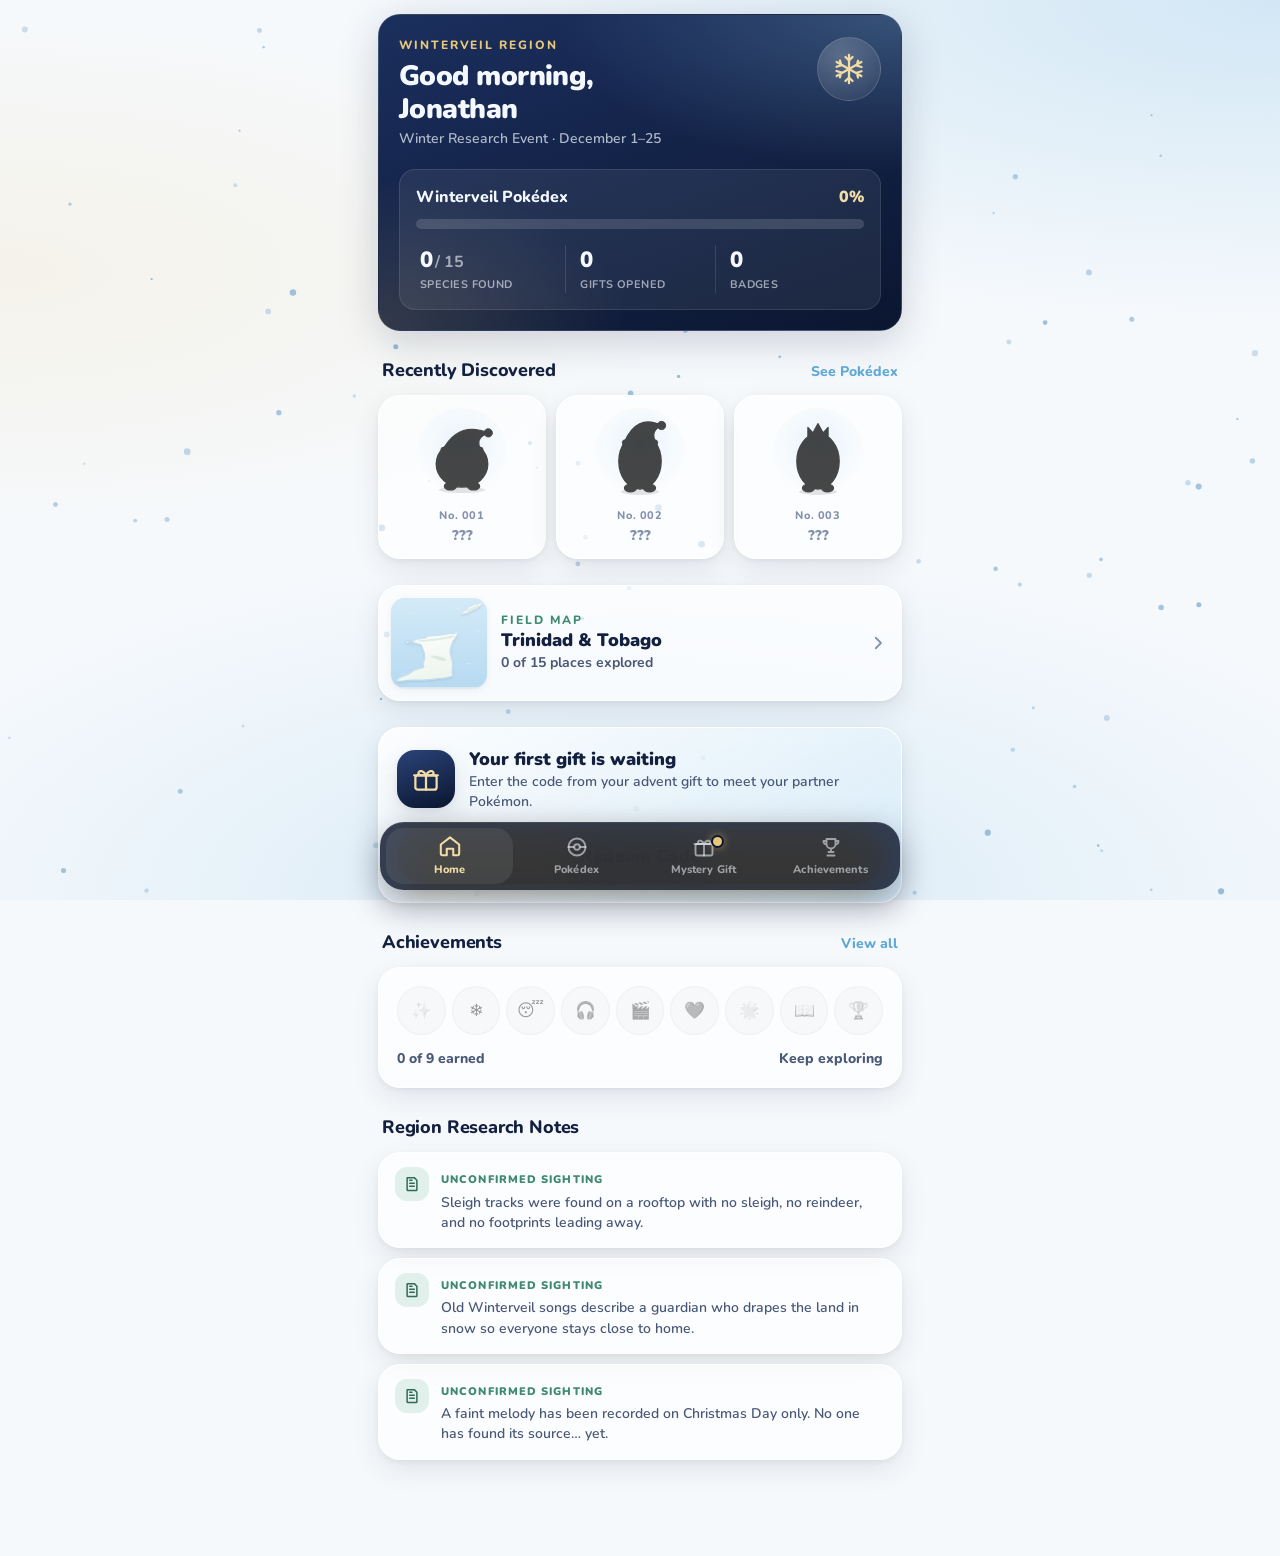
==== commit b3b9de1b: "Add Trinidad & Tobago Field Map Each Winterveil Pokémon now lives at a real place in data/places.jso" ====
--- a/index.html
+++ b/index.html
@@ -36,6 +36,7 @@
   <link rel="stylesheet" href="css/base.css">
   <link rel="stylesheet" href="css/components.css">
   <link rel="stylesheet" href="css/screens.css">
+  <link rel="stylesheet" href="css/map.css">
 </head>
 <body>
   <canvas id="snow" aria-hidden="true"></canvas>
--- a/css/screens.css
+++ b/css/screens.css
@@ -42,6 +42,27 @@
 .hero__stats b { font-size: var(--fs-xl); font-weight: 900; }
 .hero__stats span { font-weight: 700; color: rgba(244, 248, 255, 0.6); margin-left: 2px; }
 .hero__stats small { display: block; font-size: 0.6875rem; font-weight: 700; letter-spacing: 0.04em; color: rgba(244, 248, 255, 0.6); text-transform: uppercase; }
+
+/* Add-to-Home-Screen guide (iPhone Safari only) */
+.install { margin-bottom: 14px; padding: 16px 16px 14px; background: linear-gradient(150deg, rgba(255,255,255,0.92), rgba(247, 234, 203, 0.7)); }
+.install__close {
+  position: absolute; top: 8px; right: 8px;
+  width: 32px; height: 32px;
+  border: 0; border-radius: 50%;
+  background: rgba(19, 32, 63, 0.06);
+  font-size: 1.25rem; line-height: 1; color: var(--ink-2);
+}
+.install__row { display: flex; gap: 12px; align-items: center; padding-right: 28px; }
+.install__icon { flex: none; width: 52px; height: 52px; border-radius: 12px; box-shadow: var(--shadow-sm); }
+.install h3 { font-size: var(--fs-md); font-weight: 900; line-height: 1.25; }
+.install p { font-size: var(--fs-sm); font-weight: 600; color: var(--ink-2); }
+.install__steps { list-style: none; margin: 12px 0 0; padding: 12px 0 0; border-top: 1px solid var(--hairline); display: grid; gap: 8px; }
+.install__steps li { display: flex; gap: 10px; align-items: flex-start; font-size: var(--fs-sm); font-weight: 600; color: var(--ink-2); }
+.install__steps b { color: var(--ink); font-weight: 900; }
+.install__steps small { display: block; font-size: var(--fs-xs); color: var(--ink-3); }
+.install__n { flex: none; width: 22px; height: 22px; display: grid; place-items: center; border-radius: 50%; background: var(--navy-800); color: var(--gold-300); font-size: var(--fs-xs); font-weight: 900; }
+.install__share { display: inline-grid; vertical-align: -3px; color: var(--ice-500); }
+.install__share svg { width: 17px; height: 17px; fill: none; stroke: currentColor; stroke-width: 2; stroke-linecap: round; stroke-linejoin: round; }
 
 /* Recently discovered */
 .recent { display: grid; grid-template-columns: repeat(3, 1fr); gap: 10px; }
--- a/css/map.css
+++ b/css/map.css
@@ -0,0 +1,112 @@
+/* ==========================================================
+   FIELD MAP (Trinidad & Tobago)
+   ========================================================== */
+.ttmap { width: 100%; height: auto; display: block; }
+.ttmap__island { font-family: var(--font); font-size: 13px; font-weight: 900; letter-spacing: 0.32em; fill: var(--navy-700); opacity: 0.32; }
+.ttmap__island--sm { font-size: 9px; letter-spacing: 0.24em; }
+.ttmap__sea { font-family: var(--font); font-size: 8.5px; font-weight: 800; font-style: italic; letter-spacing: 0.08em; fill: var(--ice-500); opacity: 0.85; }
+.ttmap__compass text { font-family: var(--font); font-size: 8px; font-weight: 900; fill: var(--navy-700); }
+
+/* ---------- Home preview ---------- */
+.map-cta { display: flex; align-items: center; gap: 14px; padding: 12px 14px 12px 12px; transition: transform var(--t-fast) var(--ease-out); }
+.map-cta:active { transform: scale(0.98); }
+.map-cta .eyebrow { color: var(--forest-400); }
+.map-cta h3 { font-size: var(--fs-lg); font-weight: 900; line-height: 1.2; }
+.map-cta__text { flex: 1; min-width: 0; }
+.map-cta__text p:last-child { font-size: var(--fs-sm); font-weight: 700; color: var(--ink-2); margin-top: 2px; }
+.map-cta__chev svg, .habitat__chev svg, .place-sheet__chev svg {
+  width: 18px; height: 18px; fill: none; stroke: var(--ink-3); stroke-width: 2.4; stroke-linecap: round; stroke-linejoin: round;
+}
+.mini-map { position: relative; flex: none; width: 96px; border-radius: 14px; overflow: hidden; box-shadow: inset 0 0 0 1px var(--hairline), var(--shadow-sm); }
+.mini-map__dot {
+  position: absolute; width: 7px; height: 7px; margin: -3.5px 0 0 -3.5px; border-radius: 50%;
+  background: var(--gold-400); box-shadow: 0 0 0 1.5px #fff, 0 0 6px var(--gold-400);
+}
+
+/* ---------- Map screen ---------- */
+.map-head { display: flex; align-items: center; gap: 12px; }
+.map-head h1 { font-size: var(--fs-2xl); }
+.map-head p { margin-top: 0; font-size: var(--fs-sm); }
+
+.map-card { padding: 6px; overflow: hidden; }
+.map-viewport {
+  position: relative; overflow: auto; max-height: 70dvh;
+  border-radius: calc(var(--r-lg) - 6px);
+  -webkit-overflow-scrolling: touch; overscroll-behavior: contain; scrollbar-width: none;
+}
+.map-viewport::-webkit-scrollbar { display: none; }
+.map-canvas { position: relative; width: 100%; }
+.map-zoom { position: absolute; top: 14px; left: 14px; z-index: 4; display: flex; gap: 8px; }
+.map-zoom .icon-btn { width: 36px; height: 36px; font-size: 1.3rem; font-weight: 900; line-height: 1; color: var(--navy-700); }
+.map-zoom .icon-btn[disabled] { opacity: 0.4; }
+
+/* Pins */
+.pin {
+  position: absolute; z-index: 1;
+  display: grid; place-items: center;
+  padding: 0; border: 0; border-radius: 50%;
+  transform: translate(calc(-50% + var(--dx, 0px)), calc(-50% + var(--dy, 0px)));
+  transition: transform var(--t-med) var(--ease-spring), box-shadow var(--t-fast);
+}
+.pin::before { content: ""; position: absolute; inset: -9px; border-radius: 50%; } /* bigger tap target */
+.pin.is-found { width: 34px; height: 34px; background: #fff; box-shadow: 0 0 0 2.5px var(--gold-400), 0 4px 12px rgba(11, 22, 48, 0.3); }
+.pin__art { width: 30px; height: 30px; border-radius: 50%; overflow: hidden; background: radial-gradient(circle at 50% 45%, var(--tint, var(--ice-100)), #fff 75%); }
+.pin__art img { width: 120%; height: 120%; margin: -10%; object-fit: contain; }
+.pin.is-locked, .pin.is-secret { width: 20px; height: 20px; background: var(--navy-700); box-shadow: 0 0 0 2px #fff, 0 3px 8px rgba(11, 22, 48, 0.3); }
+.pin.is-secret { background: linear-gradient(135deg, var(--gold-500), var(--navy-600)); animation: secret-pulse 2.4s ease-in-out infinite; }
+@keyframes secret-pulse { 50% { box-shadow: 0 0 0 2px #fff, 0 0 14px var(--gold-300); } }
+.pin__q { font-size: 0.6875rem; font-weight: 900; line-height: 1; color: #fff; }
+.pin.is-selected { z-index: 3; transform: translate(calc(-50% + var(--dx, 0px)), calc(-50% + var(--dy, 0px))) scale(1.3); }
+.pin.is-selected.is-found { box-shadow: 0 0 0 3px var(--gold-400), 0 0 0 9px rgba(232, 199, 122, 0.35), 0 6px 16px rgba(11, 22, 48, 0.35); }
+.pin.is-selected:not(.is-found) { box-shadow: 0 0 0 2px #fff, 0 0 0 8px rgba(42, 67, 120, 0.25); }
+
+/* Place sheet */
+.place-sheet { margin-top: 12px; }
+.place-sheet.is-in { animation: view-in var(--t-med) var(--ease-out) both; }
+.place-sheet__empty { display: flex; align-items: center; gap: 10px; font-size: var(--fs-sm); font-weight: 700; color: var(--ink-2); }
+.place-sheet__empty svg { flex: none; width: 22px; height: 22px; fill: none; stroke: var(--forest-400); stroke-width: 2; stroke-linejoin: round; }
+.place-sheet__eyebrow { color: var(--forest-400); }
+.place-sheet__title { margin: 2px 0 12px; font-size: var(--fs-xl); font-weight: 900; letter-spacing: -0.01em; }
+.place-sheet__text { font-size: var(--fs-sm); font-weight: 600; color: var(--ink-2); }
+.place-sheet__memory {
+  margin: 0 0 12px; padding: 12px 14px; border-radius: var(--r-sm);
+  background: var(--gold-200); color: var(--gold-700);
+  font-size: var(--fs-sm); font-weight: 700; line-height: 1.5;
+}
+.place-sheet__memory--hint { background: var(--forest-100); color: var(--forest-500); }
+.place-sheet__mon {
+  display: flex; align-items: center; gap: 12px; margin-bottom: 12px; padding: 10px;
+  border-radius: var(--r-md); background: var(--ice-50); border: 1px solid var(--hairline);
+}
+.place-sheet__mon--link { margin-bottom: 0; transition: transform var(--t-fast) var(--ease-out); }
+.place-sheet__mon--link:active { transform: scale(0.98); }
+.place-sheet__mon > div:nth-child(2) { flex: 1; display: grid; gap: 2px; }
+.place-sheet__mon small { font-size: var(--fs-xs); font-weight: 800; letter-spacing: 0.04em; color: var(--ink-3); }
+.place-sheet__mon b { font-size: var(--fs-lg); font-weight: 900; }
+.place-sheet__art { flex: none; width: 64px; height: 64px; border-radius: 50%; background: radial-gradient(circle at 50% 45%, var(--tint, var(--ice-100)), transparent 72%); }
+
+/* Place list */
+.place-list { display: grid; gap: 8px; }
+.place-row {
+  display: flex; align-items: center; gap: 12px; width: 100%;
+  padding: 10px 14px 10px 10px; text-align: left;
+  border: 1px solid var(--glass-border);
+  transition: transform var(--t-fast) var(--ease-out);
+}
+.place-row:active { transform: scale(0.98); }
+.place-row.is-selected { box-shadow: 0 0 0 2px var(--gold-400), var(--shadow-md); }
+.place-row__art { flex: none; width: 40px; height: 40px; display: grid; place-items: center; border-radius: 50%; background: var(--ice-100); }
+.place-row.is-locked .place-row__art { background: var(--navy-700); }
+.place-row__text { display: grid; min-width: 0; }
+.place-row__text b { font-size: var(--fs-sm); font-weight: 900; white-space: nowrap; overflow: hidden; text-overflow: ellipsis; }
+.place-row__text small { font-size: var(--fs-xs); font-weight: 700; color: var(--ink-3); }
+
+/* ---------- Detail page: habitat link ---------- */
+.habitat { display: flex; align-items: center; gap: 14px; padding: 14px 16px; transition: transform var(--t-fast) var(--ease-out); }
+.habitat:active { transform: scale(0.98); }
+.habitat__icon { flex: none; width: 44px; height: 44px; display: grid; place-items: center; border-radius: 14px; background: var(--forest-100); }
+.habitat__icon svg { width: 22px; height: 22px; fill: none; stroke: var(--forest-500); stroke-width: 2; stroke-linejoin: round; }
+.habitat__text { flex: 1; display: grid; }
+.habitat__text small { font-size: var(--fs-xs); font-weight: 900; letter-spacing: 0.12em; text-transform: uppercase; color: var(--ink-3); }
+.habitat__text b { font-size: var(--fs-lg); font-weight: 900; }
+.habitat__text span { font-size: var(--fs-sm); font-weight: 700; color: var(--forest-400); }
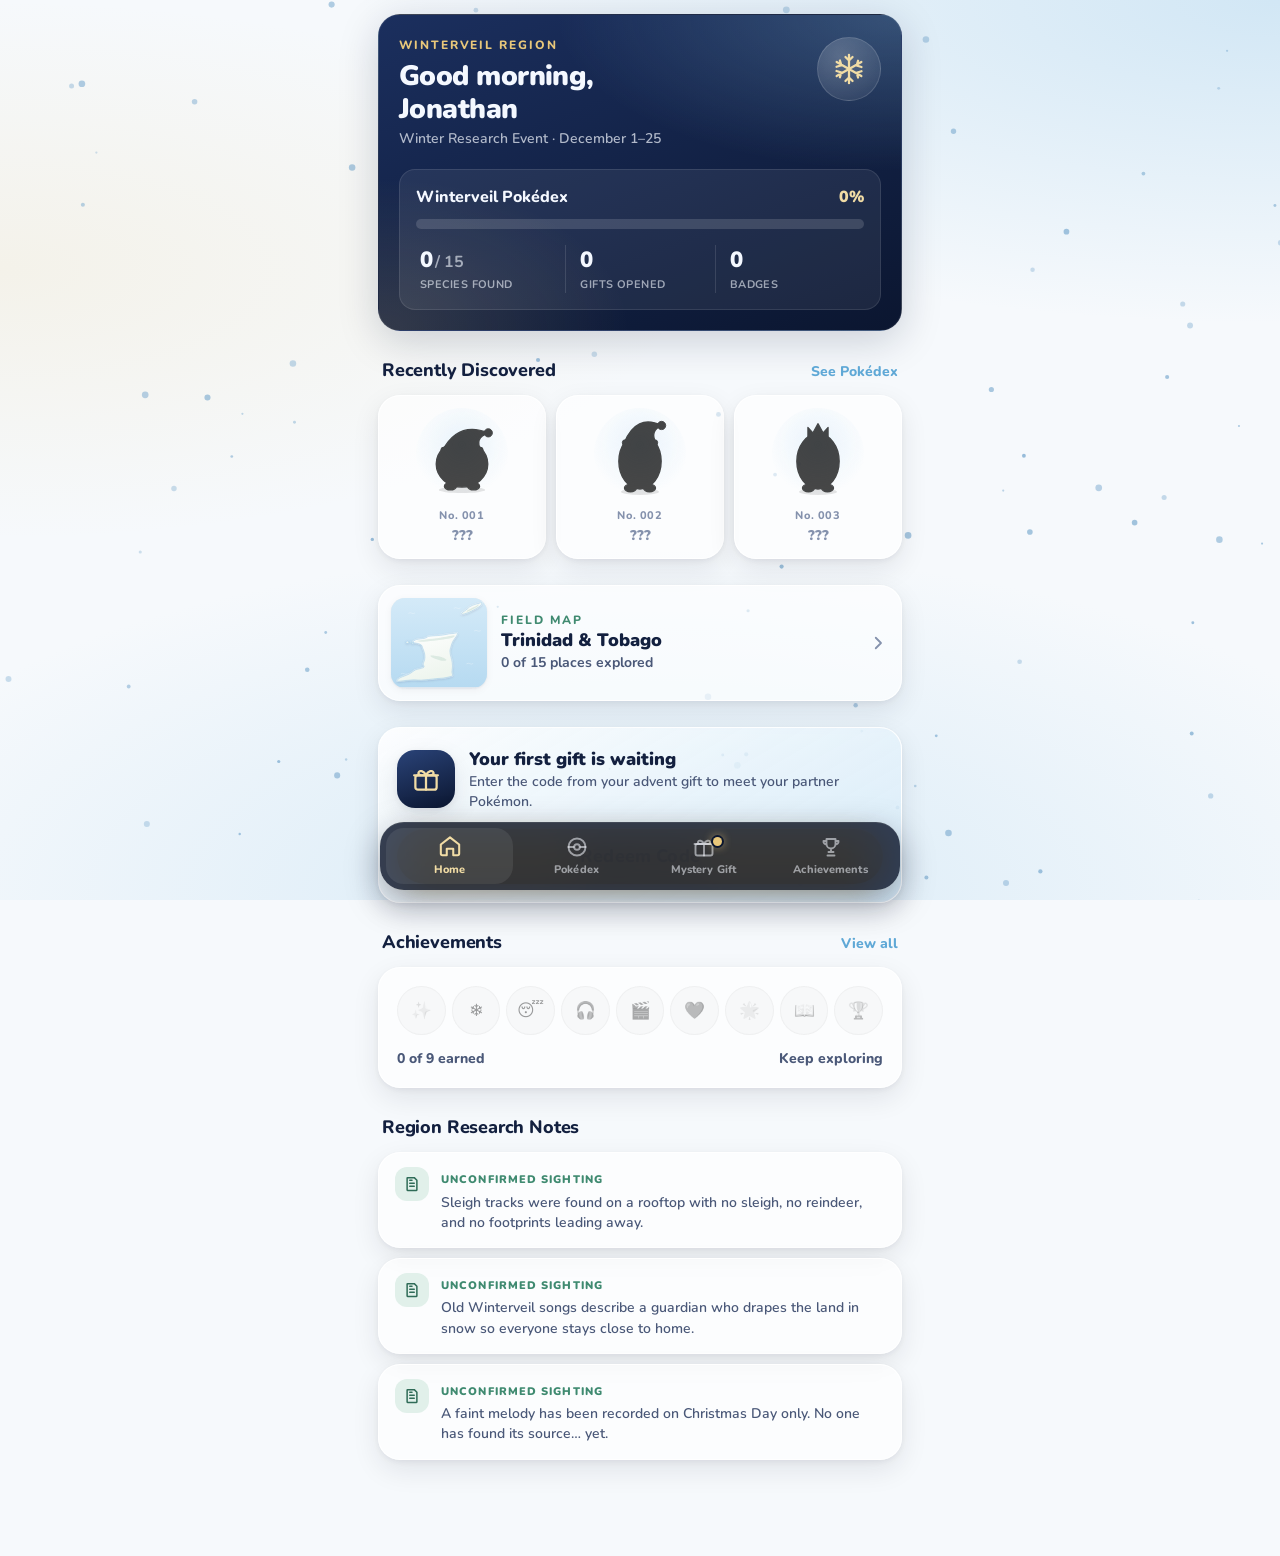
==== commit ecfe33d0: "Add media cards and reveal sounds Each discovered Pokémon's page now has a link card. The sleep line" ====
--- a/index.html
+++ b/index.html
@@ -37,6 +37,7 @@
   <link rel="stylesheet" href="css/components.css">
   <link rel="stylesheet" href="css/screens.css">
   <link rel="stylesheet" href="css/map.css">
+  <link rel="stylesheet" href="css/media.css">
 </head>
 <body>
   <canvas id="snow" aria-hidden="true"></canvas>
--- a/css/media.css
+++ b/css/media.css
@@ -0,0 +1,39 @@
+/* ==========================================================
+   Media cards (Spotify players, Movie Night)
+   ========================================================== */
+.media { display: grid; gap: 12px; }
+.media__head { display: flex; align-items: center; gap: 12px; }
+.media__head > div { flex: 1; display: grid; min-width: 0; }
+.media__head small { font-size: var(--fs-xs); font-weight: 900; letter-spacing: 0.14em; text-transform: uppercase; color: var(--ink-3); }
+.media__head b { font-size: var(--fs-lg); font-weight: 900; }
+.media__icon {
+  flex: none; width: 44px; height: 44px; display: grid; place-items: center; border-radius: 14px;
+  background: linear-gradient(160deg, var(--navy-600), var(--navy-900));
+}
+.media__icon svg { width: 22px; height: 22px; fill: none; stroke: var(--gold-300); stroke-width: 1.9; stroke-linecap: round; stroke-linejoin: round; }
+.media__artist { font-size: var(--fs-sm); font-weight: 700; color: var(--ink-2); }
+.media__note { font-size: var(--fs-sm); font-weight: 600; color: var(--ink-2); line-height: 1.5; }
+
+.media__player { width: 100%; height: 152px; border: 0; border-radius: 12px; background: var(--ice-100); }
+.media__player--tall { height: 352px; }
+.media__open svg { width: 18px; height: 18px; fill: currentColor; }
+
+.media__badge {
+  flex: none; padding: 4px 10px; border-radius: var(--r-pill);
+  font-size: 0.6875rem; font-weight: 900; letter-spacing: 0.04em;
+  background: var(--forest-100); color: var(--forest-500);
+}
+.media__badge.is-next { background: var(--gold-200); color: var(--gold-700); }
+
+.media__seen { flex-basis: 100%; font-size: var(--fs-xs); font-weight: 800; letter-spacing: 0.04em; color: rgba(244, 248, 255, 0.65); }
+.media__film {
+  display: flex; flex-wrap: wrap; align-items: baseline; justify-content: space-between; gap: 4px 10px;
+  padding: 16px; border-radius: var(--r-md);
+  color: var(--ink-inverse);
+  background:
+    radial-gradient(90% 120% at 100% 0%, rgba(232, 199, 122, 0.25), transparent 60%),
+    linear-gradient(150deg, var(--navy-700), var(--navy-950));
+}
+.media__film b { font-size: var(--fs-xl); font-weight: 900; letter-spacing: -0.01em; line-height: 1.2; }
+.media__film span { flex: none; font-weight: 800; color: var(--gold-300); }
+.media__trailer svg { width: 18px; height: 18px; fill: currentColor; }
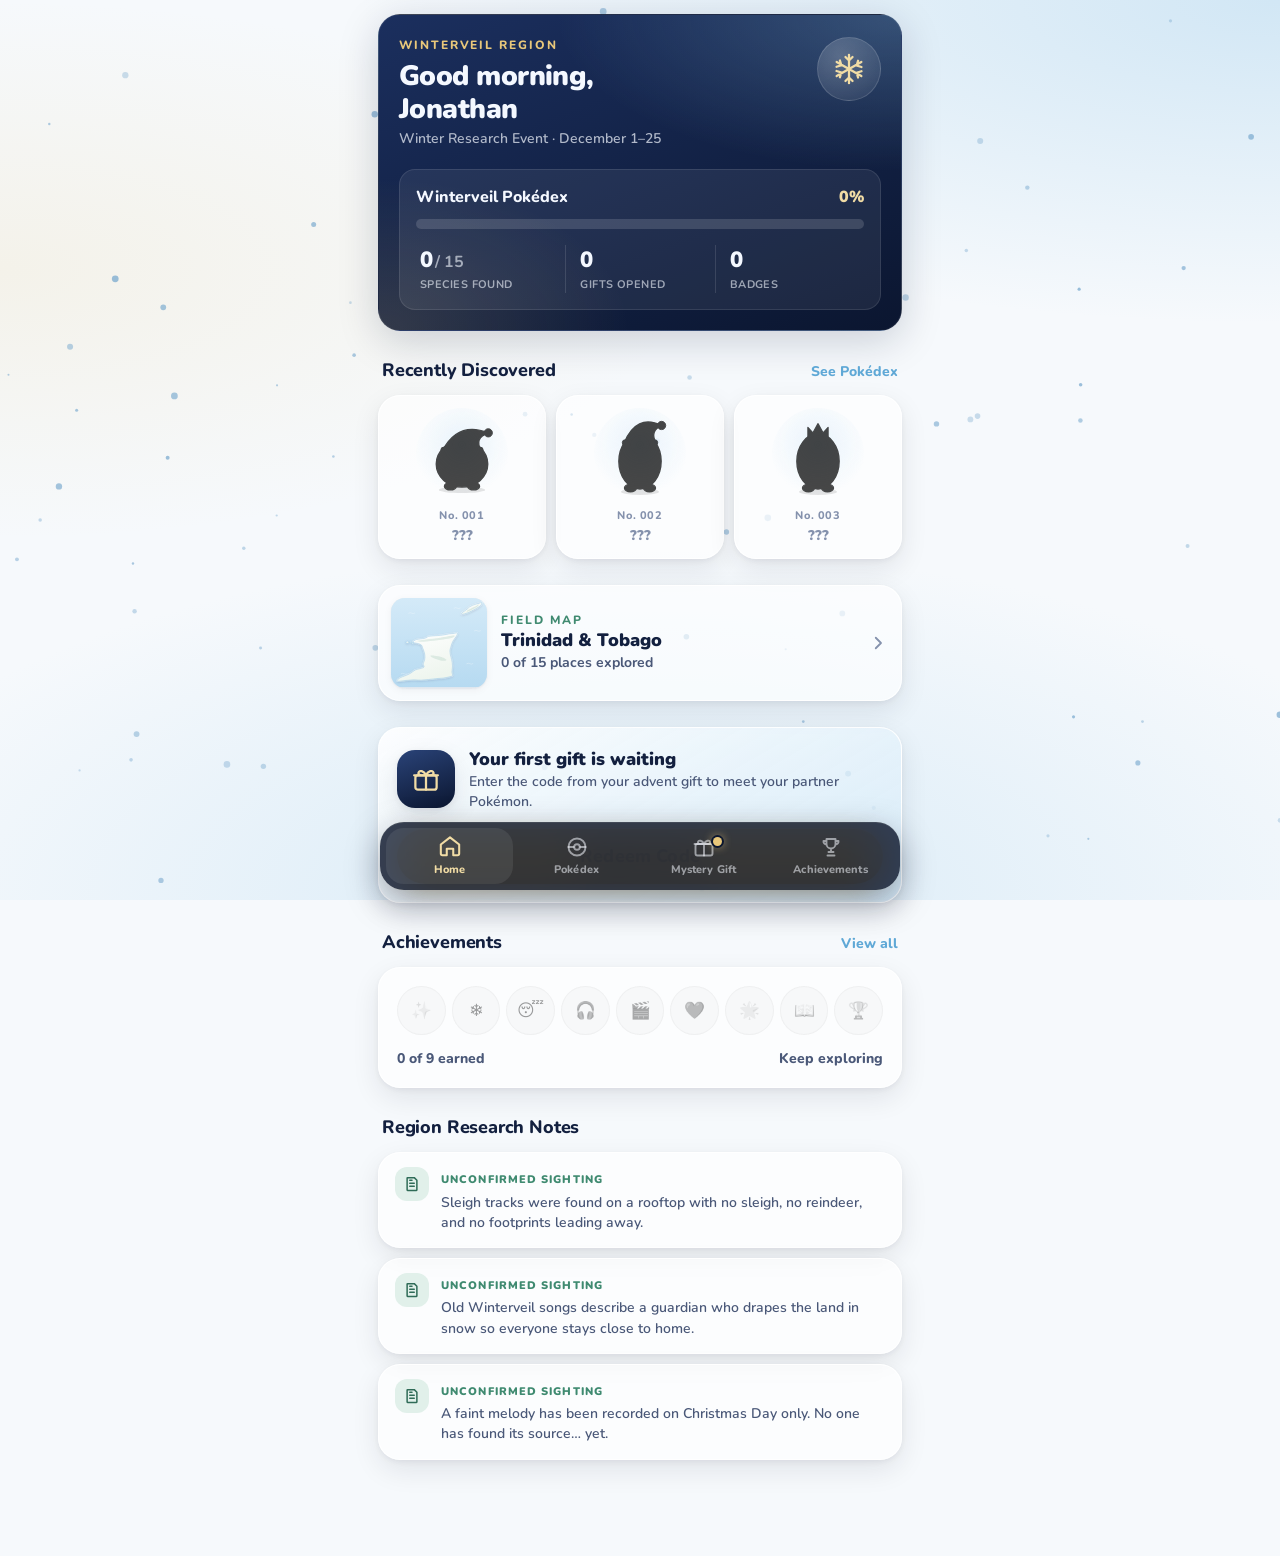
==== commit 7f5cb15b: "Add "Did you know?" fun facts for National Dex favourites Home now shows a swipeable fun fact for ea" ====
--- a/index.html
+++ b/index.html
@@ -38,6 +38,7 @@
   <link rel="stylesheet" href="css/screens.css">
   <link rel="stylesheet" href="css/map.css">
   <link rel="stylesheet" href="css/media.css">
+  <link rel="stylesheet" href="css/facts.css">
 </head>
 <body>
   <canvas id="snow" aria-hidden="true"></canvas>
--- a/css/facts.css
+++ b/css/facts.css
@@ -0,0 +1,48 @@
+/* ==========================================================
+   Home: "Did you know?" fun facts (swipeable cards)
+   ========================================================== */
+.facts__hint { font-size: var(--fs-xs); font-weight: 800; color: var(--ink-3); }
+
+.facts {
+  display: flex; gap: 12px;
+  margin: 0 calc(-1 * var(--gutter));
+  padding: 2px var(--gutter) 12px;
+  overflow-x: auto;
+  scroll-snap-type: x mandatory;
+  scroll-padding: 0 var(--gutter);
+  -webkit-overflow-scrolling: touch;
+  scrollbar-width: none;
+}
+.facts::-webkit-scrollbar { display: none; }
+
+.fact {
+  flex: 0 0 84%;
+  scroll-snap-align: start;
+  display: grid; align-content: start; gap: 10px;
+  min-height: 150px;
+  transition: transform var(--t-fast) var(--ease-out);
+}
+.facts--single .fact { flex-basis: 100%; }
+.fact:active { transform: scale(0.98); }
+
+.fact__top { display: flex; align-items: center; gap: 10px; }
+.fact__top > div { flex: 1; display: grid; min-width: 0; }
+.fact__top small { font-size: var(--fs-xs); font-weight: 800; letter-spacing: 0.04em; color: var(--ink-3); }
+.fact__top b { font-size: var(--fs-md); font-weight: 900; white-space: nowrap; overflow: hidden; text-overflow: ellipsis; }
+.fact__art {
+  flex: none; width: 48px; height: 48px; object-fit: contain;
+  border-radius: 50%;
+  background: radial-gradient(circle at 50% 45%, var(--ice-100), transparent 72%);
+}
+.fact__label {
+  justify-self: start; margin-bottom: -4px; padding: 3px 9px; border-radius: var(--r-pill);
+  font-size: 0.6875rem; font-weight: 900; letter-spacing: 0.04em;
+  background: var(--gold-200); color: var(--gold-700);
+}
+.fact__text { font-size: var(--fs-sm); font-weight: 600; line-height: 1.55; color: var(--ink-2); }
+
+.fact--loading {
+  background: linear-gradient(100deg, rgba(255,255,255,0.5) 30%, rgba(255,255,255,0.9) 50%, rgba(255,255,255,0.5) 70%) 0 0 / 200% 100%;
+  animation: fact-shimmer 1.2s linear infinite;
+}
+@keyframes fact-shimmer { to { background-position: -200% 0; } }
